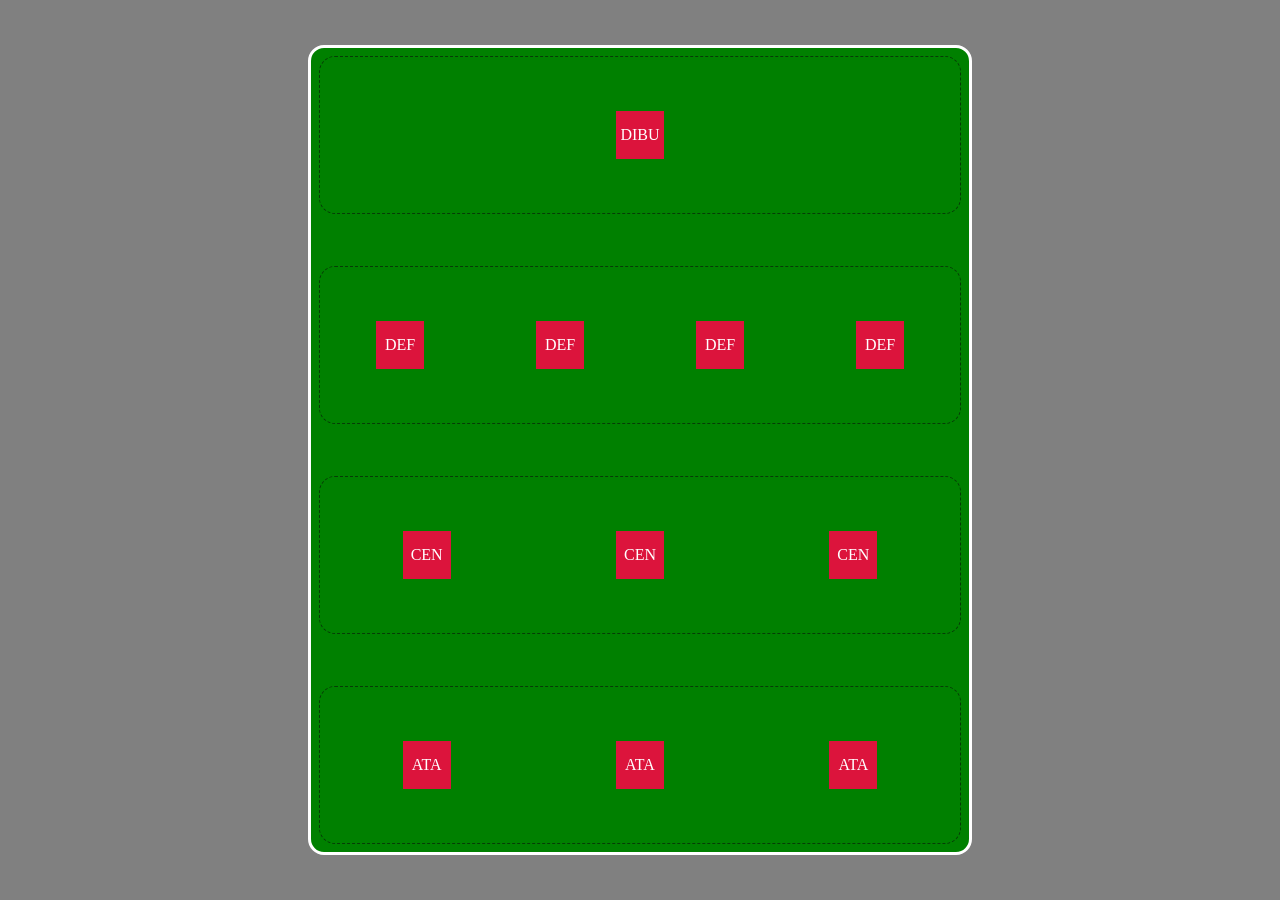
==== primertrabajoivo/index.html @ 1e4eacc8 "arranque con el ejercicio, hice muchas cosas" ====
<!DOCTYPE html>
<html lang="en">
<head>
    <meta charset="UTF-8">
    <meta name="viewport" content="width=device-width, initial-scale=1.0">
    <title>Formacion</title>
    <link rel="stylesheet" href="style.css">
</head>
<body>
    <main class="cancha">
        <section class="zona"> <article class="jugador"> DIBU </article> </section>

        <section class="zona">

             <article class="jugador"> DEF </article>
             <article class="jugador"> DEF </article>
             <article class="jugador"> DEF </article>
             <article class="jugador"> DEF </article> 
        
        </section>

        <section class="zona">

            <article class="jugador"> CEN </article>
            <article class="jugador"> CEN </article>
            <article class="jugador"> CEN </article>   

        </section>
        <section class="zona">

            <article class="jugador"> ATA </article>
            <article class="jugador"> ATA </article>
            <article class="jugador"> ATA </article>   

        </section>
    </main>
</body>
</html>
---- primertrabajoivo/style.css ----
* {
    margin: 0;
    padding: 0;
    box-sizing: border-box;
}
body {
    display: flex;
    height: 100vh;
    background-color: grey;
    justify-content: center;
    align-items: center;
}
.cancha {
 background-color: green;
 width: 41.5rem;
 height: 90vh;
 border: 0.2rem solid white;
 border-radius: 1rem;
 display: flex;
 flex-direction: column;
 justify-content: space-between;
 padding: 0.5rem;
}
.zona {
    width: 100%;
    height: 20%;
    color: white;
    text-align: center;
    border: 0.1rem dashed rgb(6, 59, 6);
    border-radius: 1rem;
    justify-content: center;
    align-items: center;
    display: flex;
    flex-direction: row;
    justify-content: space-around;
}
.jugador {
    background-color: crimson;
    width: 3rem;
    height: 3rem;
    display: flex;
    align-items: center;
    justify-content: center;
}
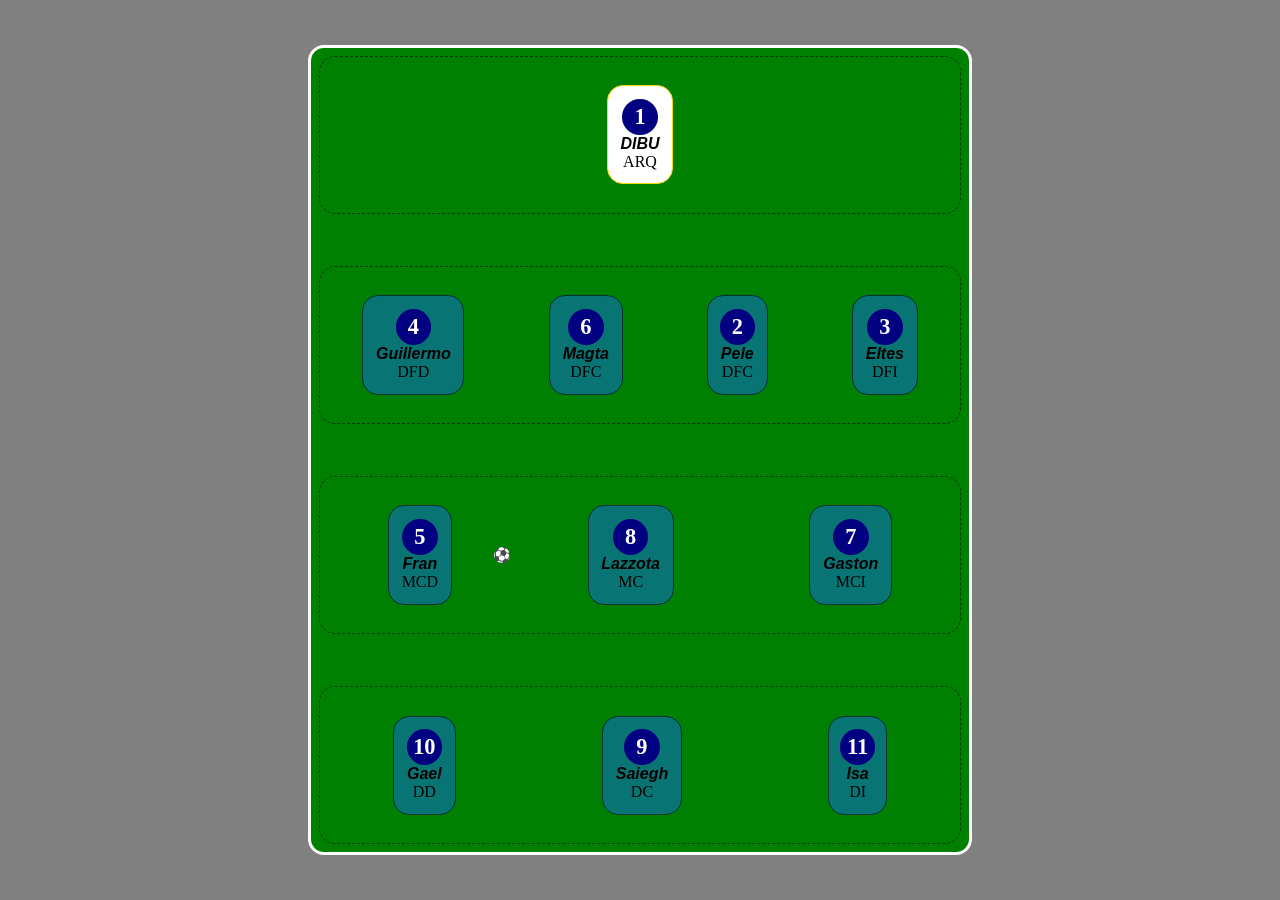
==== commit 1afd3476: "avance una banda" ====
--- a/primertrabajoivo/index.html
+++ b/primertrabajoivo/index.html
@@ -8,29 +8,83 @@
 </head>
 <body>
     <main class="cancha">
-        <section class="zona"> <article class="jugador"> DIBU </article> </section>
+        <section class="zona"> 
+            <article class="arquero"> 
+                <p class="dorsal"> 1 </p>
+                <p class="nombre"> DIBU </p>
+                <p class="posicion"> ARQ </p>
+             </article>
+         </section>
 
         <section class="zona">
 
-             <article class="jugador"> DEF </article>
-             <article class="jugador"> DEF </article>
-             <article class="jugador"> DEF </article>
-             <article class="jugador"> DEF </article> 
+             <article class="jugador">
+                <p class="dorsal"> 4 </p>
+                  <p class="nombre"> Guillermo </p>
+                  <p class="posicion"> DFD </p>
+                 </article>
+
+             <article class="jugador">  
+                <p class="dorsal"> 6 </p>
+                <p class="nombre"> Magta </p> 
+                <p class="posicion"> DFC </p>
+            </article>
+
+             <article class="jugador"> 
+                <p class="dorsal"> 2 </p>
+                 <p class="nombre"> Pele </p>
+                 <p class="posicion"> DFC </p> 
+                </article>
+
+             <article class="jugador">
+                <p class="dorsal"> 3 </p>
+                  <p class="nombre"> Eltes </p>
+                  <p class="posicion"> DFI </p> 
+                </article> 
         
         </section>
 
         <section class="zona">
 
-            <article class="jugador"> CEN </article>
-            <article class="jugador"> CEN </article>
-            <article class="jugador"> CEN </article>   
+            <article class="jugador">
+                <p class="dorsal"> 5 </p>  
+                <p class="nombre"> Fran </p>
+                <p class="posicion"> MCD </p>
+             </article>
+
+            <article class="jugador">
+                <span class="balon"> ⚽ </span>
+                <p class="dorsal"> 8 </p>  
+                <p class="nombre"> Lazzota </p>
+                <p class="posicion"> MC </p>
+             </article>
+
+            <article class="jugador">
+                <p class="dorsal"> 7 </p> 
+                 <p class="nombre"> Gaston </p>
+                 <p class="posicion"> MCI </p> 
+                </article>   
 
         </section>
         <section class="zona">
 
-            <article class="jugador"> ATA </article>
-            <article class="jugador"> ATA </article>
-            <article class="jugador"> ATA </article>   
+            <article class="jugador">
+                <p class="dorsal"> 10 </p> 
+                 <p class="nombre"> Gael </p>
+                 <p class="posicion"> DD </p> 
+                </article>
+
+            <article class="jugador">
+                <p class="dorsal"> 9 </p> 
+                 <p class="nombre"> Saiegh </p>
+                 <p class="posicion"> DC </p>
+                 </article>
+
+            <article class="jugador">
+                <p class="dorsal"> 11 </p> 
+                 <p class="nombre"> Isa </p>
+                 <p class="posicion"> DI </p>
+                 </article>   
 
         </section>
     </main>
--- a/primertrabajoivo/style.css
+++ b/primertrabajoivo/style.css
@@ -35,10 +35,44 @@
     justify-content: space-around;
 }
 .jugador {
-    background-color: crimson;
-    width: 3rem;
-    height: 3rem;
+    background-color: rgb(9, 116, 116);
     display: flex;
+    color: black;
     align-items: center;
     justify-content: center;
-}+    flex-direction: column;
+    padding: 0.8rem;
+    border: 0.1rem solid rgb(2, 48, 48);
+    border-radius: 1rem;   
+}
+.dorsal {
+    font-size: 1.4rem;
+    font-weight: 800;
+    background-color: navy;
+    color: white;
+    aspect-ratio: 1/1;
+    border-radius: 50%;
+    padding: 0.3rem;
+}
+ .arquero {
+    background-color: white;
+    display: flex;
+    color: black;
+    align-items: center;
+    justify-content: center;
+    flex-direction: column;
+    padding: 0.8rem;
+    border: 0.1rem solid gold;
+    border-radius: 1rem;   
+}
+.nombre{
+    font-family: 'Lucida Sans', 'Lucida Sans Regular', 'Lucida Grande', 'Lucida Sans Unicode', Geneva, Verdana, sans-serif;
+    font-size: 1rem;
+    font-weight: bold;
+    font-style: italic;
+}
+.balon {
+    position: absolute;
+    scale: 0.9;
+    right: 60%;
+}
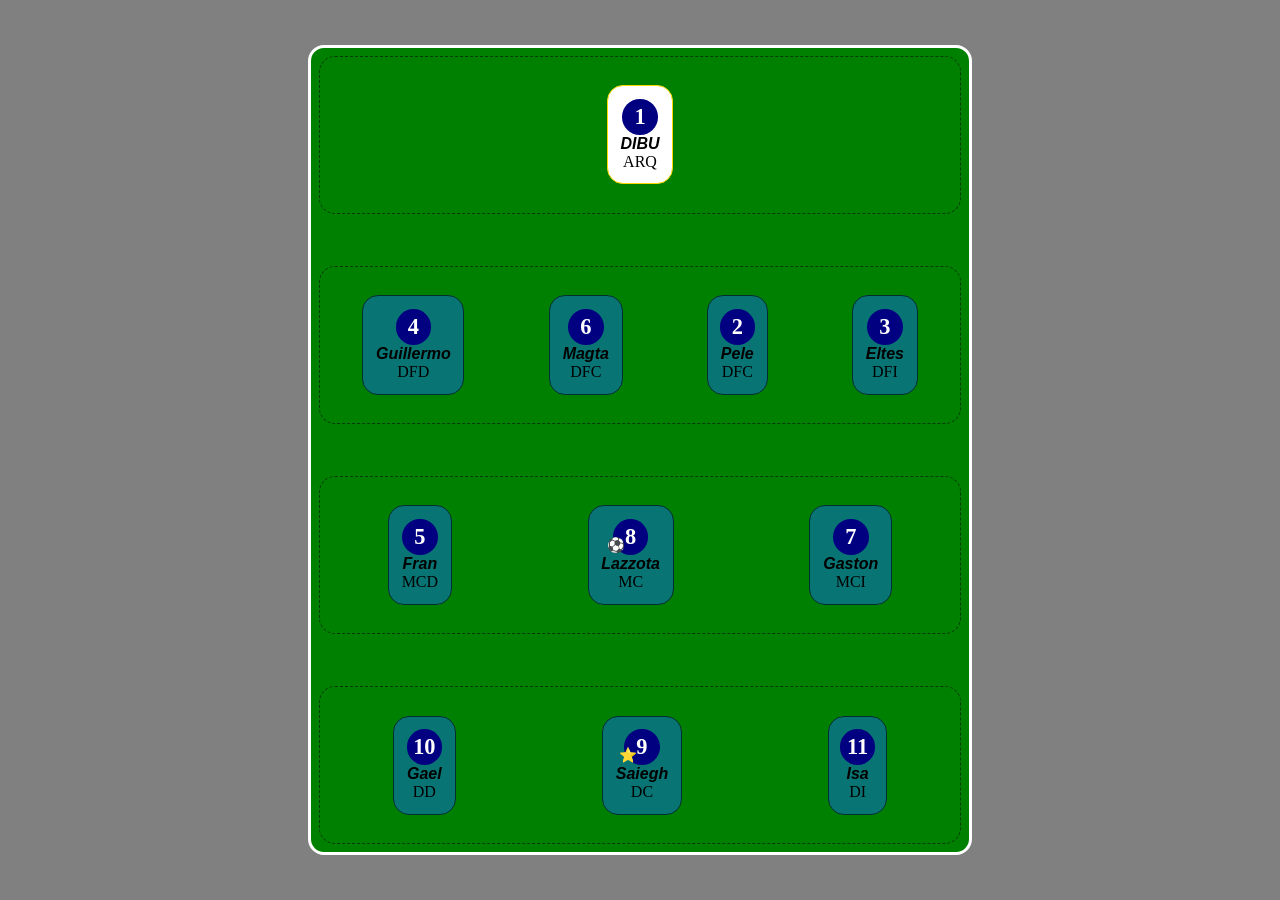
==== commit 15a3b130: "arranque definiendo secciones" ====
--- a/primertrabajoivo/index.html
+++ b/primertrabajoivo/index.html
@@ -75,6 +75,7 @@
                 </article>
 
             <article class="jugador">
+                <span class="jugadorestrella"> ⭐ </span>
                 <p class="dorsal"> 9 </p> 
                  <p class="nombre"> Saiegh </p>
                  <p class="posicion"> DC </p>
--- a/primertrabajoivo/style.css
+++ b/primertrabajoivo/style.css
@@ -35,6 +35,7 @@
     justify-content: space-around;
 }
 .jugador {
+    position: relative;
     background-color: rgb(9, 116, 116);
     display: flex;
     color: black;
@@ -74,5 +75,12 @@
 .balon {
     position: absolute;
     scale: 0.9;
-    right: 60%;
+    right: 55%;
+    bottom: 50%;
 }
+.jugadorestrella {
+    position: absolute;
+    scale: 0.9;
+    right: 55%;
+    bottom: 50%;
+}
